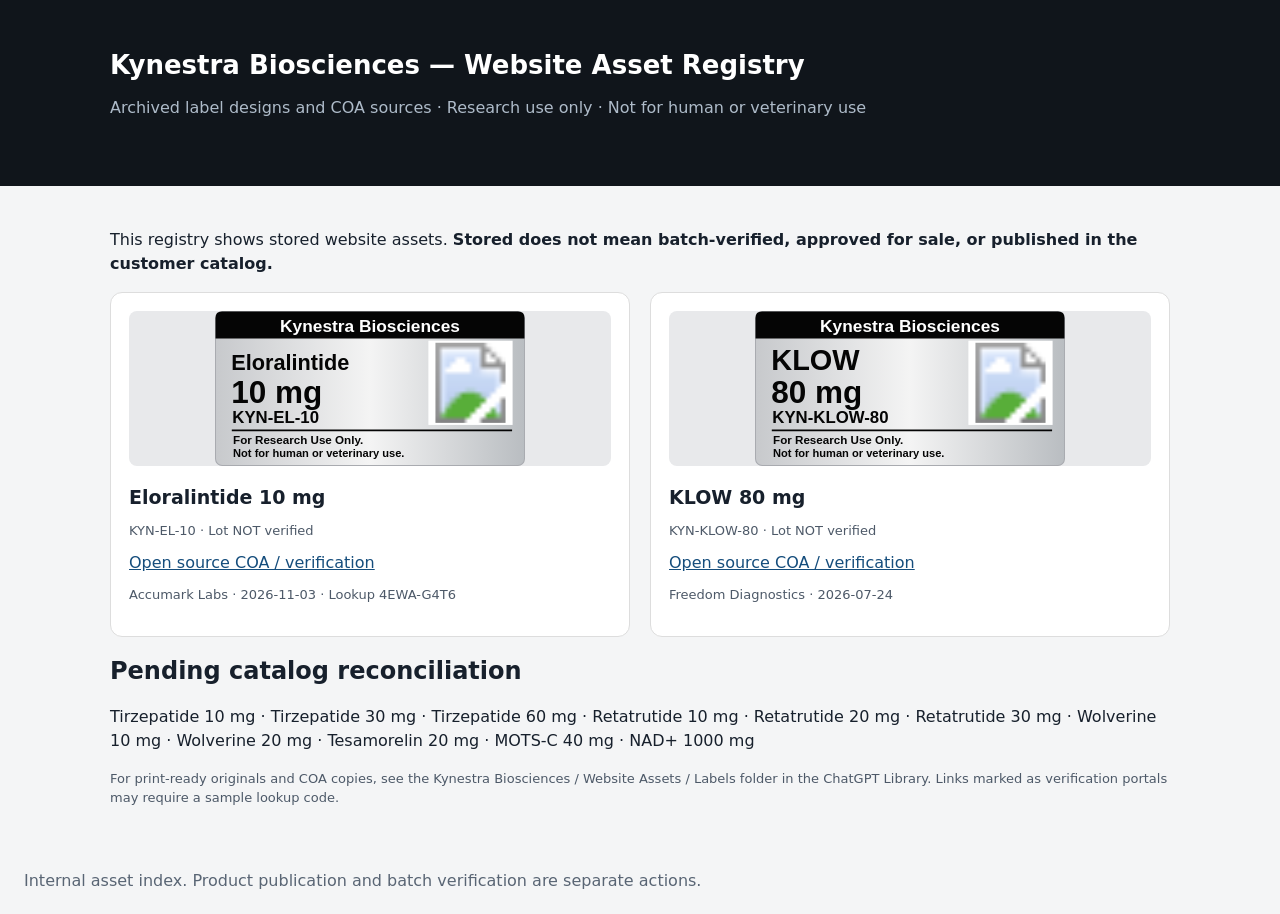
==== website-assets/index.html @ ca31680f "Add website-accessible label and COA asset viewer" ====
<!doctype html>
<html lang="en"><head><meta charset="utf-8"><meta name="viewport" content="width=device-width,initial-scale=1"><title>Kynestra — Asset Registry</title>
<style>body{margin:0;font:16px system-ui,Arial;background:#f4f5f6;color:#17202c}header{background:#10151b;color:white;padding:24px}main{max-width:1060px;margin:auto;padding:26px}h1{margin:0;font-size:26px}p{line-height:1.5}.sub{color:#aebbc9}.grid{display:grid;grid-template-columns:repeat(auto-fit,minmax(260px,1fr));gap:20px}.card{background:white;border:1px solid #ddd;border-radius:12px;padding:18px}.card img{width:100%;height:155px;object-fit:contain;background:#e8e9eb;border-radius:8px}.card h2{font-size:19px;margin-bottom:6px}.meta{font-size:13px;color:#4d5968}.tag{display:inline-block;padding:3px 8px;background:#eee;border-radius:30px;font-size:12px}a{color:#154d7c}footer{padding:24px;color:#596574}</style></head>
<body><header><main><h1>Kynestra Biosciences — Website Asset Registry</h1><p class="sub">Archived label designs and COA sources · Research use only · Not for human or veterinary use</p></main></header>
<main><p>This registry shows stored website assets. <strong>Stored does not mean batch-verified, approved for sale, or published in the customer catalog.</strong></p>
<div id="items" class="grid"><p>Loading registry…</p></div><h2>Pending catalog reconciliation</h2><p id="pending">Loading…</p>
<p class="meta">For print-ready originals and COA copies, see the Kynestra Biosciences / Website Assets / Labels folder in the ChatGPT Library. Links marked as verification portals may require a sample lookup code.</p></main>
<footer>Internal asset index. Product publication and batch verification are separate actions.</footer>
<script>
(async()=>{const el=document.querySelector('#items');try{const r=await fetch('./registry.json');if(!r.ok)throw new Error('Registry unavailable');const data=await r.json();el.textContent='';for(const p of data.products){const card=document.createElement('article');card.className='card';const im=document.createElement('img');im.src='../'+p.labelSvg;im.alt=p.name+' '+p.strength+' label';const h=document.createElement('h2');h.textContent=p.name+' '+p.strength;const code=document.createElement('p');code.className='meta';code.textContent=p.id+' · '+(p.inventoryLotMatched?'Lot matched':'Lot NOT verified');const link=document.createElement('a');link.href=p.coaUrl;link.target='_blank';link.rel='noopener noreferrer';link.textContent='Open source COA / verification';const note=document.createElement('p');note.className='meta';note.textContent=p.coaLab+' · '+(p.coaReported||'Date unknown')+(p.coaLookupCode?' · Lookup '+p.coaLookupCode:'');card.append(im,h,code,link,note);el.append(card)}document.querySelector('#pending').textContent=(data.backlog||[]).map(x=>x.name+' '+x.strength).join(' · ')||'None'}catch(e){el.textContent='Registry could not be loaded. See the GitHub registry.json file.';document.querySelector('#pending').textContent='Unavailable.'}})();
</script></body></html>
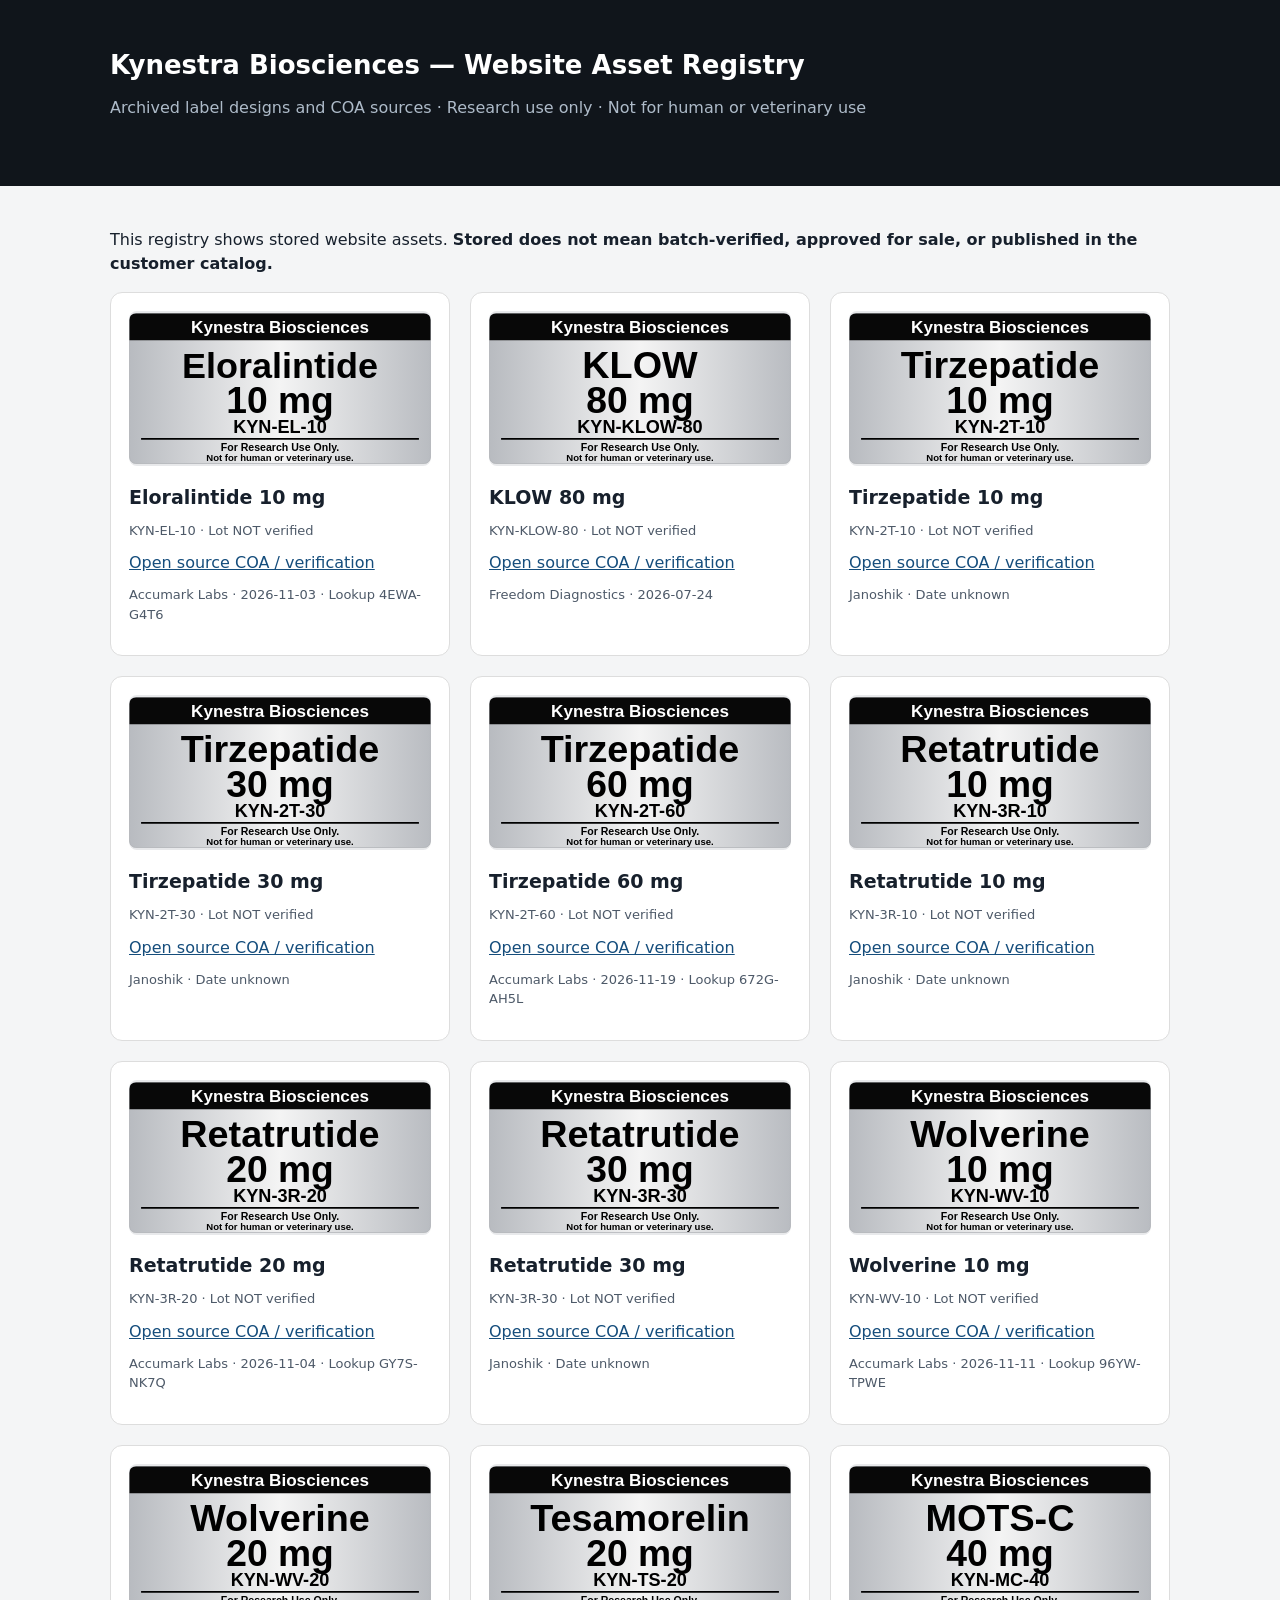
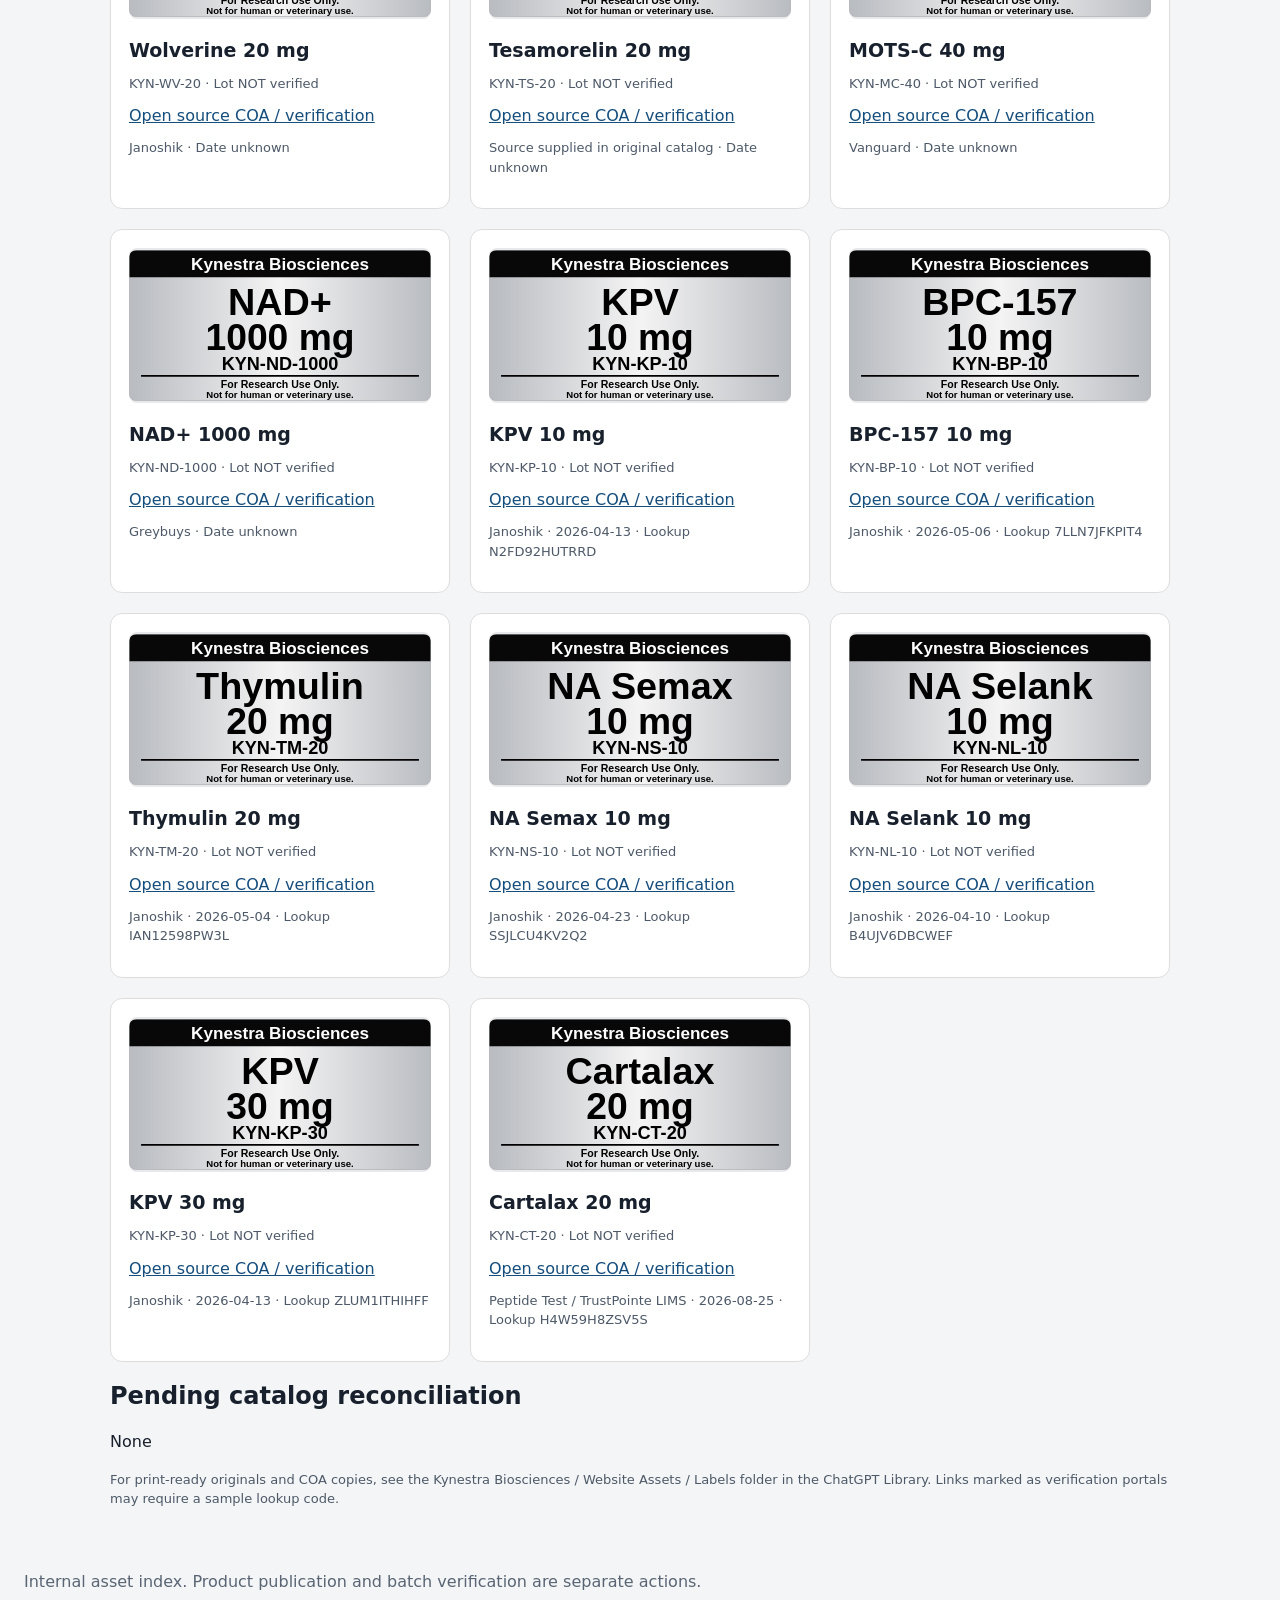
==== commit 3365e680: "Show vial and carton mockups with catalog product codes" ====
--- a/website-assets/index.html
+++ b/website-assets/index.html
@@ -7,5 +7,5 @@
 <p class="meta">For print-ready originals and COA copies, see the Kynestra Biosciences / Website Assets / Labels folder in the ChatGPT Library. Links marked as verification portals may require a sample lookup code.</p></main>
 <footer>Internal asset index. Product publication and batch verification are separate actions.</footer>
 <script>
-(async()=>{const el=document.querySelector('#items');try{const r=await fetch('./registry.json');if(!r.ok)throw new Error('Registry unavailable');const data=await r.json();el.textContent='';for(const p of data.products){const card=document.createElement('article');card.className='card';const im=document.createElement('img');im.src='../'+p.labelSvg;im.alt=p.name+' '+p.strength+' label';const h=document.createElement('h2');h.textContent=p.name+' '+p.strength;const code=document.createElement('p');code.className='meta';code.textContent=p.id+' · '+(p.inventoryLotMatched?'Lot matched':'Lot NOT verified');const link=document.createElement('a');link.href=p.coaUrl;link.target='_blank';link.rel='noopener noreferrer';link.textContent='Open source COA / verification';const note=document.createElement('p');note.className='meta';note.textContent=p.coaLab+' · '+(p.coaReported||'Date unknown')+(p.coaLookupCode?' · Lookup '+p.coaLookupCode:'');card.append(im,h,code,link,note);el.append(card)}document.querySelector('#pending').textContent=(data.backlog||[]).map(x=>x.name+' '+x.strength).join(' · ')||'None'}catch(e){el.textContent='Registry could not be loaded. See the GitHub registry.json file.';document.querySelector('#pending').textContent='Unavailable.'}})();
+(async()=>{const el=document.querySelector('#items');try{const r=await fetch('./registry.json');if(!r.ok)throw new Error('Registry unavailable');const data=await r.json();el.textContent='';for(const p of data.products){const card=document.createElement('article');card.className='card';const im=document.createElement('img');im.src='../'+p.labelSvg;im.alt=p.name+' '+p.strength+' label';const h=document.createElement('h2');h.textContent=p.name+' '+p.strength;const code=document.createElement('p');code.className='meta';code.textContent=p.id+' · '+(p.inventoryLotMatched?'Lot matched':'Lot NOT verified');const link=document.createElement('a');link.href=p.coaUrl;link.target='_blank';link.rel='noopener noreferrer';link.textContent='Open source COA / verification';const note=document.createElement('p');note.className='meta';note.textContent=p.coaLab+' · '+(p.coaReported||'Date unknown')+(p.coaLookupCode?' · Lookup '+p.coaLookupCode:'');card.append(im,h,code,link,note);el.append(card)}document.querySelector('#pending').textContent=(data.backlog||[]).filter(x=>!x.supersededBy).map(x=>x.name+' '+x.strength).join(' · ')||'None'}catch(e){el.textContent='Registry could not be loaded. See the GitHub registry.json file.';document.querySelector('#pending').textContent='Unavailable.'}})();
 </script></body></html>
